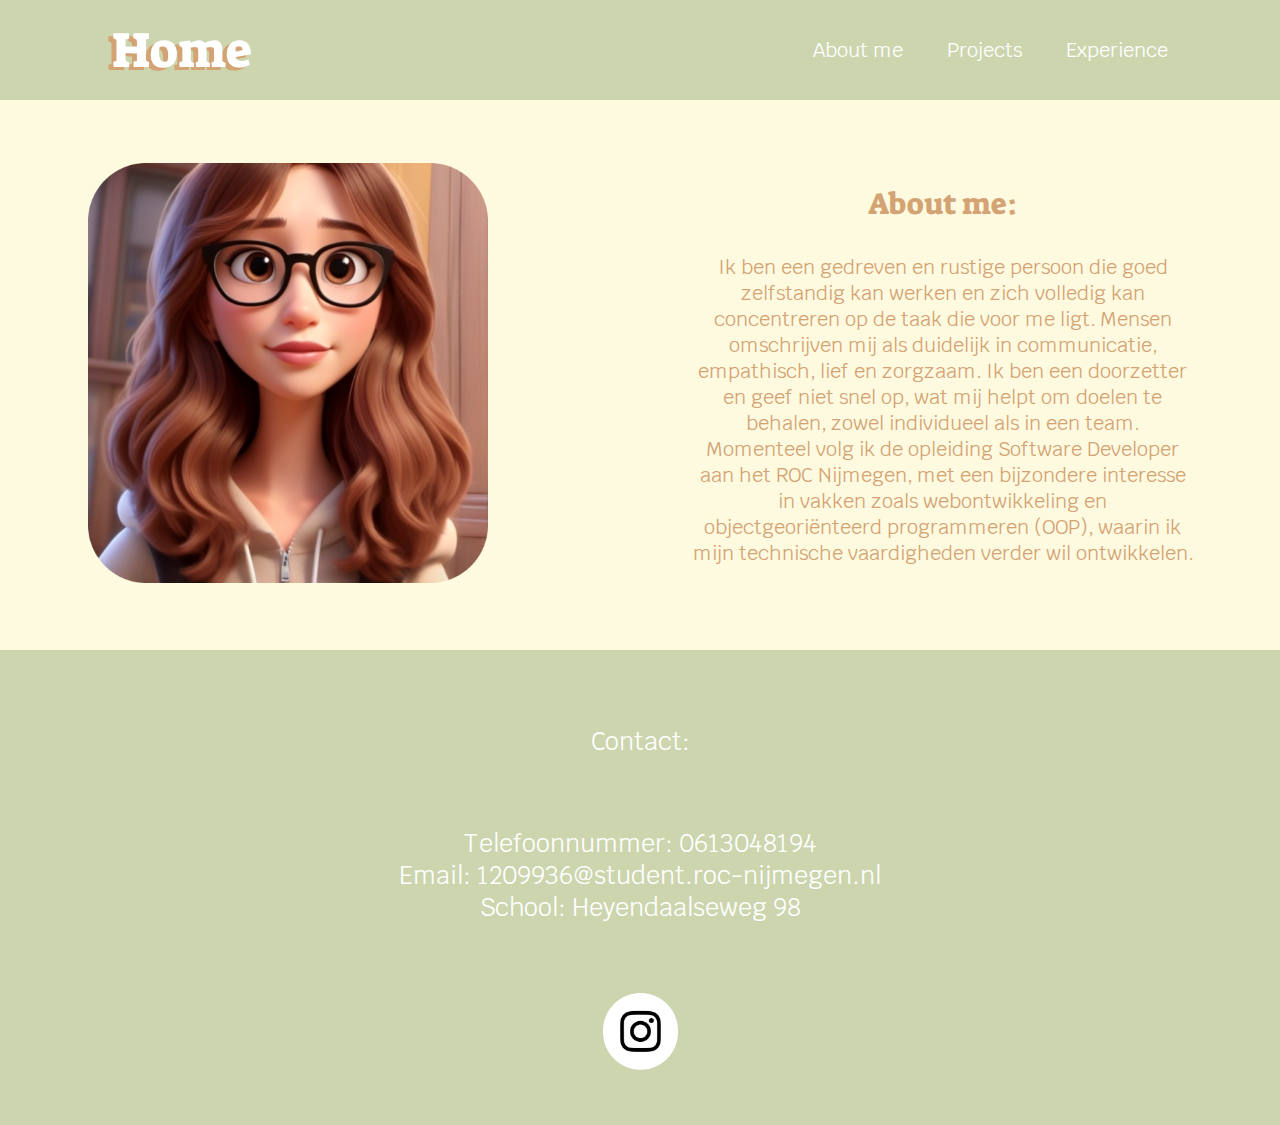
==== index.html @ 93b1189f "version two" ====
<!DOCTYPE html>
<html>

<head>
    <link rel="stylesheet" href="css/style.css">
    <title>laurasite</title>

    <link rel="preconnect" href="https://fonts.googleapis.com">
    <link rel="preconnect" href="https://fonts.gstatic.com" crossorigin>
    <link
        href="https://fonts.googleapis.com/css2?family=Krub:ital,wght@0,200;0,300;0,400;0,500;0,600;0,700;1,200;1,300;1,400;1,500;1,600;1,700&family=Suez+One&display=swap"
        rel="stylesheet">


    <link rel="preconnect" href="https://fonts.googleapis.com">
    <link rel="preconnect" href="https://fonts.gstatic.com" crossorigin>
    <link
        href="https://fonts.googleapis.com/css2?family=Krub:ital,wght@0,200;0,300;0,400;0,500;0,600;0,700;1,200;1,300;1,400;1,500;1,600;1,700&display=swap"
        rel="stylesheet">
</head>

<body>
    <header>
        <nav>
            <ul class="home-text">
                <li><a href="home.html">Home</a></li>
            </ul>
            <ul class="header-text">
                <li><a href="home.html">About me</a></li>
                <li><a href="home.html">Projects</a></li>
                <li><a href="home.html">Experience</a></li>
            </ul>
        </nav>
    </header>

    <main>
        <section class="about-me-home">
            <div class="avatar"><img src="img/avatar.png" width="400px"></div>
            <div class="about-me-text">
                <h1>About me:</h1>
                <p>Ik ben een gedreven en rustige persoon die goed zelfstandig kan werken en zich volledig kan
                    concentreren op de taak die voor me ligt. Mensen omschrijven mij als duidelijk in communicatie,
                    empathisch, lief en zorgzaam. Ik ben een doorzetter en geef niet snel op, wat mij helpt om doelen te
                    behalen, zowel individueel als in een team. Momenteel volg ik de opleiding Software Developer aan
                    het
                    ROC Nijmegen, met een bijzondere interesse in vakken zoals webontwikkeling en objectgeoriënteerd
                    programmeren (OOP), waarin ik mijn technische vaardigheden verder wil ontwikkelen.</p>
            </div>
        </section>
    </main>

    <footer>
        <div>
            <p class="footer-contact">Contact:</p>
            <p>Telefoonnummer: 0613048194 <br>
                Email: 1209936@student.roc-nijmegen.nl <br>
                School: Heyendaalseweg 98</p>
            <div class="insta-logo"> <a href="https://www.instagram.com/lauraa.vgx/">
                    <img src="img/insta-logo.png" width="75px"></a>
            </div>



    </footer>
</body>

</html>
---- css/style.css ----
* {
    margin: 0px;
    padding: 0px;
    color: white
}

/* Krub font*/
p {
    font-family: "Krub", sans-serif;
    font-weight: 400;
    font-style: normal;
}

/* Suez One font*/
h1 {
    font-family: "Suez One", serif;
    font-weight: 400;
    font-style: normal;
}

/*Header and footer color*/
header,
footer {
    background-color: #CCD5AE;
}

/* Header*/
header {
    height: 100px;
    display: flex;
    justify-content: space-between;
    align-items: center;
}

nav {
    display: flex;
    width: 100%;
    justify-content: space-between;
}

nav ul {
    list-style-type: none;
    display: flex;
    flex-direction: row;
}

nav ul li a {
    padding: 10px 12px;
    text-decoration: none;
}

/* Home button in header*/
.home-text {
    padding-left: 100px;
    font-size: 50px;
    text-shadow: -5px 3px 0px#D4A373;

    font-family: "Suez One", serif;
    font-weight: 400;
    font-style: normal;
}

/*Other buttons in header*/
.header-text {
    font-size: 20px;
    align-items: center;
    padding-right: 100px;
    gap: 20px;

    font-family: "Krub", sans-serif;
    font-weight: 400;
    font-style: normal;
}

/* Header hover for buttons*/
nav ul li a:hover {
    background-color: #b6be9d;
    border-radius: 20px;
}

/* Main*/
main {
    background-color:#FEFAE0
}

.about-me-home {
    height: 550px;

    display: flex;
    flex-direction: row;
    align-items: center;

    justify-content: space-around;
    gap: 30px;
}

.about-me-text {
    display: flex;
    flex-direction: column;
    gap: 30px;
    width: 500px;
    text-align: center;
}

.about-me-text h1,
.about-me-text p {
    color: #D4A373;
    font-size: 20px;
}

.about-me-text h1 {
    font-size: 30px;
}

/* Footer */
footer {
    height: 475px;
}

/* Text in footer*/
footer div{
    font-size: 25px;

    display: flex;
    flex-direction: column;
    gap: 70px;
    align-items: center;
    text-align: center;

}

.footer-contact {
    padding-top: 75px;
}
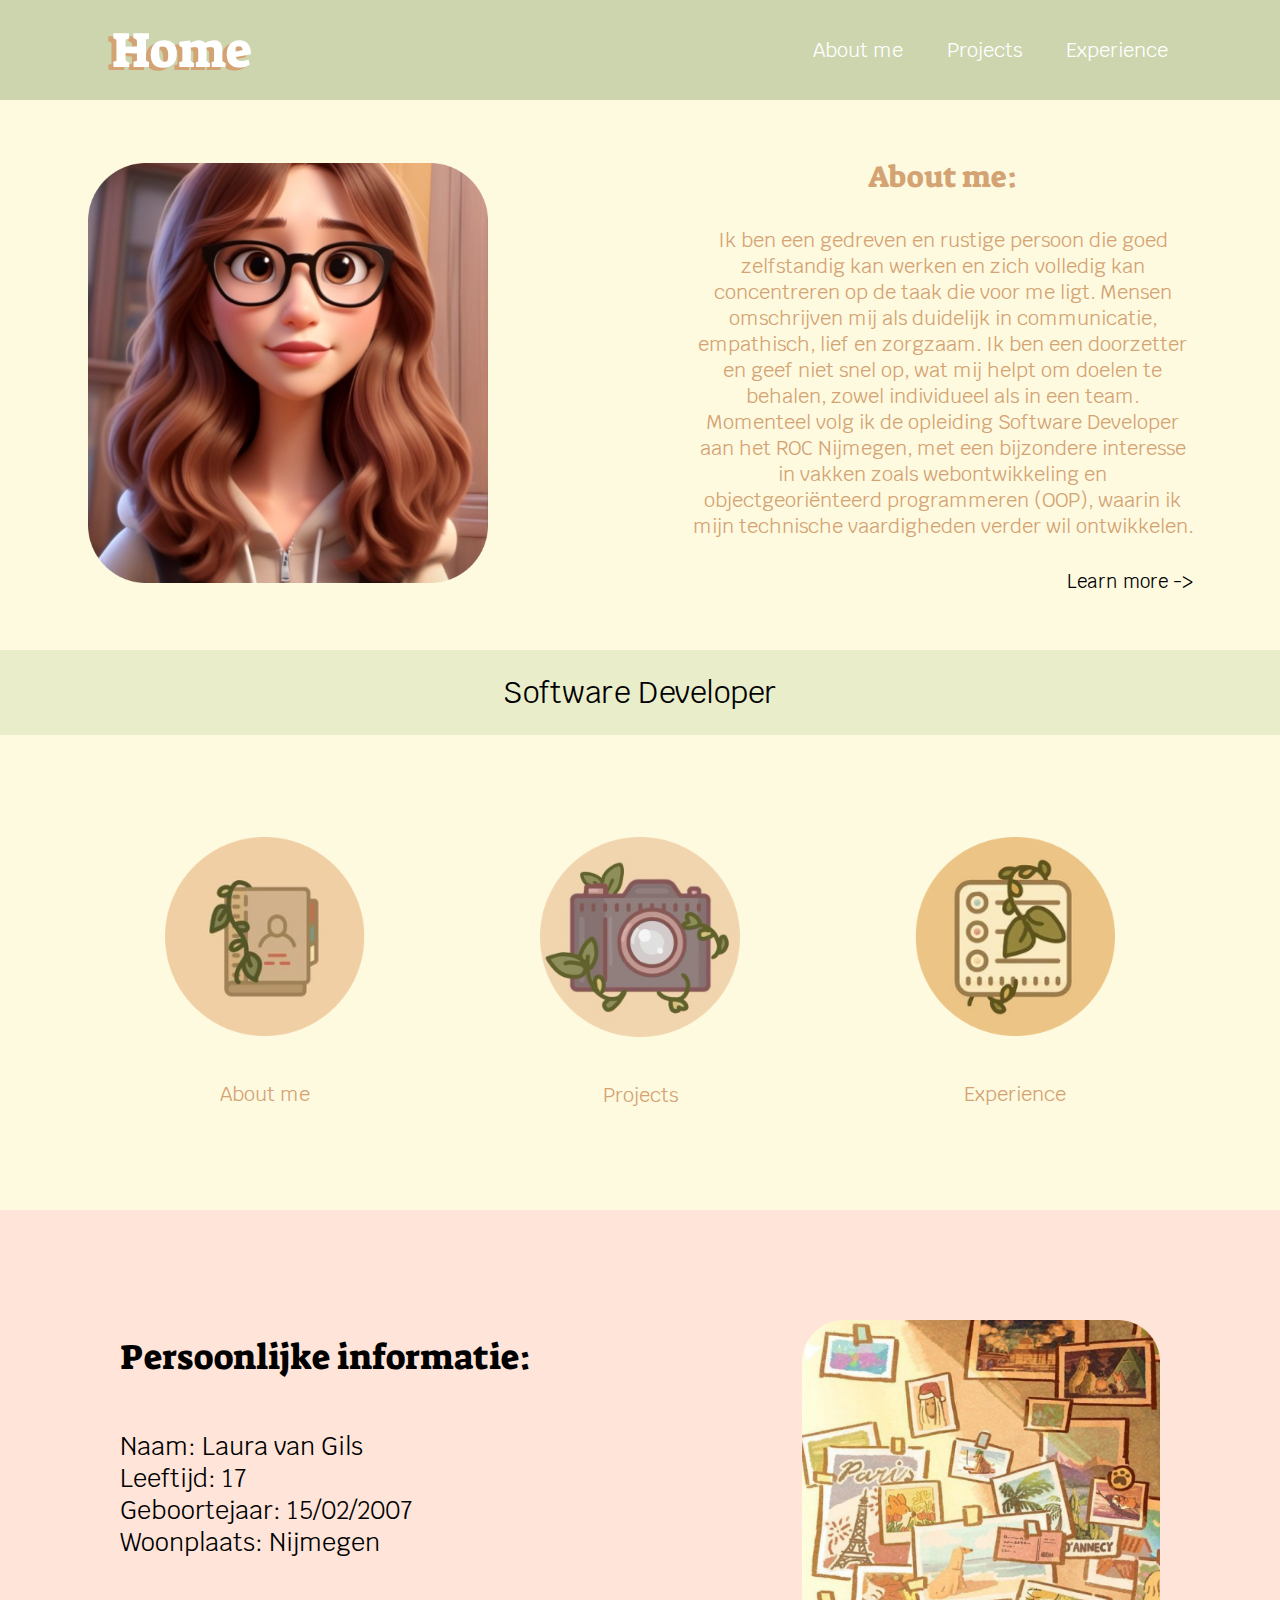
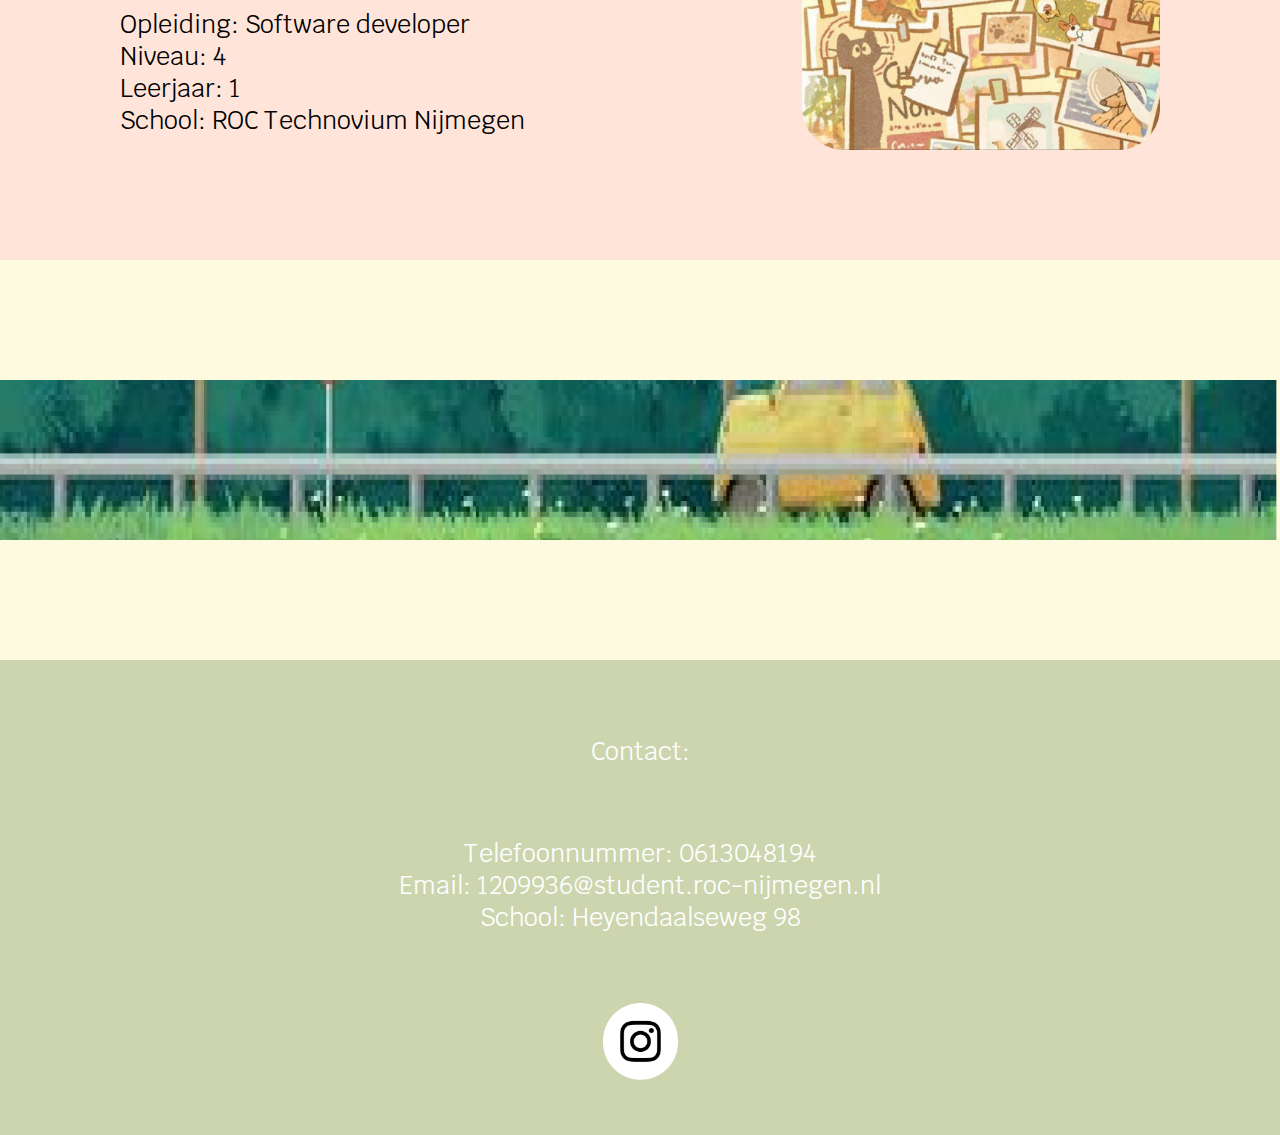
==== commit 6ce1c38a: "Version 3" ====
--- a/index.html
+++ b/index.html
@@ -5,13 +5,14 @@
     <link rel="stylesheet" href="css/style.css">
     <title>laurasite</title>
 
+    <!-- Font Suez One-->
     <link rel="preconnect" href="https://fonts.googleapis.com">
     <link rel="preconnect" href="https://fonts.gstatic.com" crossorigin>
     <link
         href="https://fonts.googleapis.com/css2?family=Krub:ital,wght@0,200;0,300;0,400;0,500;0,600;0,700;1,200;1,300;1,400;1,500;1,600;1,700&family=Suez+One&display=swap"
         rel="stylesheet">
 
-
+    <!-- Font Krub-->
     <link rel="preconnect" href="https://fonts.googleapis.com">
     <link rel="preconnect" href="https://fonts.gstatic.com" crossorigin>
     <link
@@ -20,20 +21,23 @@
 </head>
 
 <body>
+    <!-- Header-->
     <header>
         <nav>
             <ul class="home-text">
-                <li><a href="home.html">Home</a></li>
+                <li><a href="index.html">Home</a></li>
             </ul>
             <ul class="header-text">
-                <li><a href="home.html">About me</a></li>
-                <li><a href="home.html">Projects</a></li>
-                <li><a href="home.html">Experience</a></li>
+                <li><a href="about-me.html">About me</a></li>
+                <li><a href="projects.html">Projects</a></li>
+                <li><a href="experience.html">Experience</a></li>
             </ul>
         </nav>
     </header>
 
+    <!-- Main-->
     <main>
+        <!-- Section with about me text in home-->
         <section class="about-me-home">
             <div class="avatar"><img src="img/avatar.png" width="400px"></div>
             <div class="about-me-text">
@@ -45,10 +49,55 @@
                     het
                     ROC Nijmegen, met een bijzondere interesse in vakken zoals webontwikkeling en objectgeoriënteerd
                     programmeren (OOP), waarin ik mijn technische vaardigheden verder wil ontwikkelen.</p>
+                <h3 class="learn-more"><a href="index.html">Learn more -></a></h3>
             </div>
+        </section>
+
+        <!-- Section with Software developer text-->
+        <section class="software-developer">
+            <p>Software Developer</p>
+        </section>
+
+        <!-- Section with the 3 images/pages-->
+        <section class="pages">
+            <div class="pages-pics">
+
+                <div class="text-img1"><a href="about-me.html"><img src="img/page1.png" width="200px"></a>
+                    <p>About me</p>
+                </div>
+                <div class="text-img2"><a href="projects.html"><img src="img/page2.png" width="200px"></a>
+                    <p>Projects</p>
+                </div>
+                <div class="text-img3"><a href="experience.html"><img src="img/page3.png" width="200px"></a>
+                    <p>Experience</p>
+                </div>
+
+            </div>
+        </section>
+
+        <!-- Section with personal information-->
+        <section class="personal-info">
+            <div class="personal-text">
+                <h1>Persoonlijke informatie:</h1>
+                <p>Naam: Laura van Gils <br>
+                    Leeftijd: 17 <br>
+                    Geboortejaar: 15/02/2007 <br>
+                    Woonplaats: Nijmegen</p>
+                <p>Opleiding: Software developer <br>
+                    Niveau: 4 <br>
+                    Leerjaar: 1 <br>
+                    School: ROC Technovium Nijmegen</p>
+            </div>
+            <img src="img/personal-info.png" height="430px">
+        </section>
+
+        <!-- Section with the car image-->
+        <section class="img-home">
+            <img src="img/img-car.png" width="100%">
         </section>
     </main>
 
+    <!-- Footer-->
     <footer>
         <div>
             <p class="footer-contact">Contact:</p>
@@ -61,6 +110,8 @@
 
 
 
+
+
     </footer>
 </body>
 
--- a/css/style.css
+++ b/css/style.css
@@ -1,7 +1,7 @@
 * {
     margin: 0px;
     padding: 0px;
-    color: white
+    color: white;
 }
 
 /* Krub font*/
@@ -32,6 +32,7 @@
     align-items: center;
 }
 
+/* Buttons in header*/
 nav {
     display: flex;
     width: 100%;
@@ -73,16 +74,17 @@
 }
 
 /* Header hover for buttons*/
-nav ul li a:hover {
+.header-text li a:hover {
     background-color: #b6be9d;
     border-radius: 20px;
 }
 
 /* Main*/
 main {
-    background-color:#FEFAE0
-}
-
+    background-color: #FEFAE0
+}
+
+/* About me text in home section*/
 .about-me-home {
     height: 550px;
 
@@ -94,6 +96,7 @@
     gap: 30px;
 }
 
+/* About me text in home*/
 .about-me-text {
     display: flex;
     flex-direction: column;
@@ -112,13 +115,117 @@
     font-size: 30px;
 }
 
+/* Learn more text*/
+.learn-more a {
+    color: black;
+    font-family: "Krub", sans-serif;
+    font-weight: 400;
+    text-decoration: none;
+
+    display: flex;
+    justify-content: flex-end;
+    align-items: flex-end;
+}
+
+.learn-more a:hover {
+    text-decoration: underline;
+}
+
+/* Software developer section*/
+.software-developer {
+    height: 85px;
+    background-color: #E9EDC9;
+}
+
+/* Software developer text*/
+.software-developer,
+.software-developer p {
+    display: flex;
+    justify-content: center;
+    align-items: center;
+
+    color: black;
+    font-size: 30px;
+}
+
+/* The images for the pages on home*/
+.pages {
+    height: 475px;
+    display: flex;
+    justify-content: center;
+    align-items: center;
+}
+
+.text-img1,
+.text-img2,
+.text-img3 {
+    display: flex;
+    gap: 40px;
+    flex-direction: column;
+}
+
+/* Text beneath the images*/
+.pages-pics,
+.pages-pics p {
+    display: flex;
+    justify-content: center;
+    gap: 175px;
+
+    color: #D4A373;
+    font-size: 20px;
+}
+
+/* Hover for the 3 images*/
+.text-img1:hover img,
+.text-img2:hover img,
+.text-img3:hover img {
+    transform: translateY(-10px);
+}
+
+/* Personal info section*/
+.personal-info {
+    height: 650px;
+    background-color: #FFE5D9;
+
+    display: flex;
+    flex-direction: row;
+    align-items: center;
+
+    justify-content: space-around;
+    gap: 30px;
+}
+
+.personal-text {
+    display: flex;
+    gap: 50px;
+    flex-direction: column;
+}
+
+/* Personal info text */
+.personal-info h1,
+.personal-info p {
+    color: black;
+    font-size: 35px;
+}
+
+.personal-info p {
+    font-size: 25px;
+}
+
+/* Car image on home*/
+.img-home {
+    height: 400px;
+    display: flex;
+    align-items: center;
+}
+
 /* Footer */
 footer {
     height: 475px;
 }
 
 /* Text in footer*/
-footer div{
+footer div {
     font-size: 25px;
 
     display: flex;
@@ -132,3 +239,36 @@
 .footer-contact {
     padding-top: 75px;
 }
+
+/* Main for all 3 other pages*/
+.main-pages {
+    background-color: #FEFAE0;
+    height: 625px;
+}
+
+/* About me page*/
+/* About text block*/
+.about-me-text-block {
+    display: flex;
+    flex-direction: column;
+    gap: 18px;
+
+    background-color: #FFE5D9;
+    width: 775px;
+    height: 425px;
+}
+
+/* About me text*/
+.about-me-text-block p,
+.about-me-text-block h1 {
+    color: black;
+    font-size: 12px;
+    width: 505px;
+}
+
+.about-me-text-block h1 {
+    font-size: 20px;
+}
+/* Projects page*/
+
+/*Experience page*/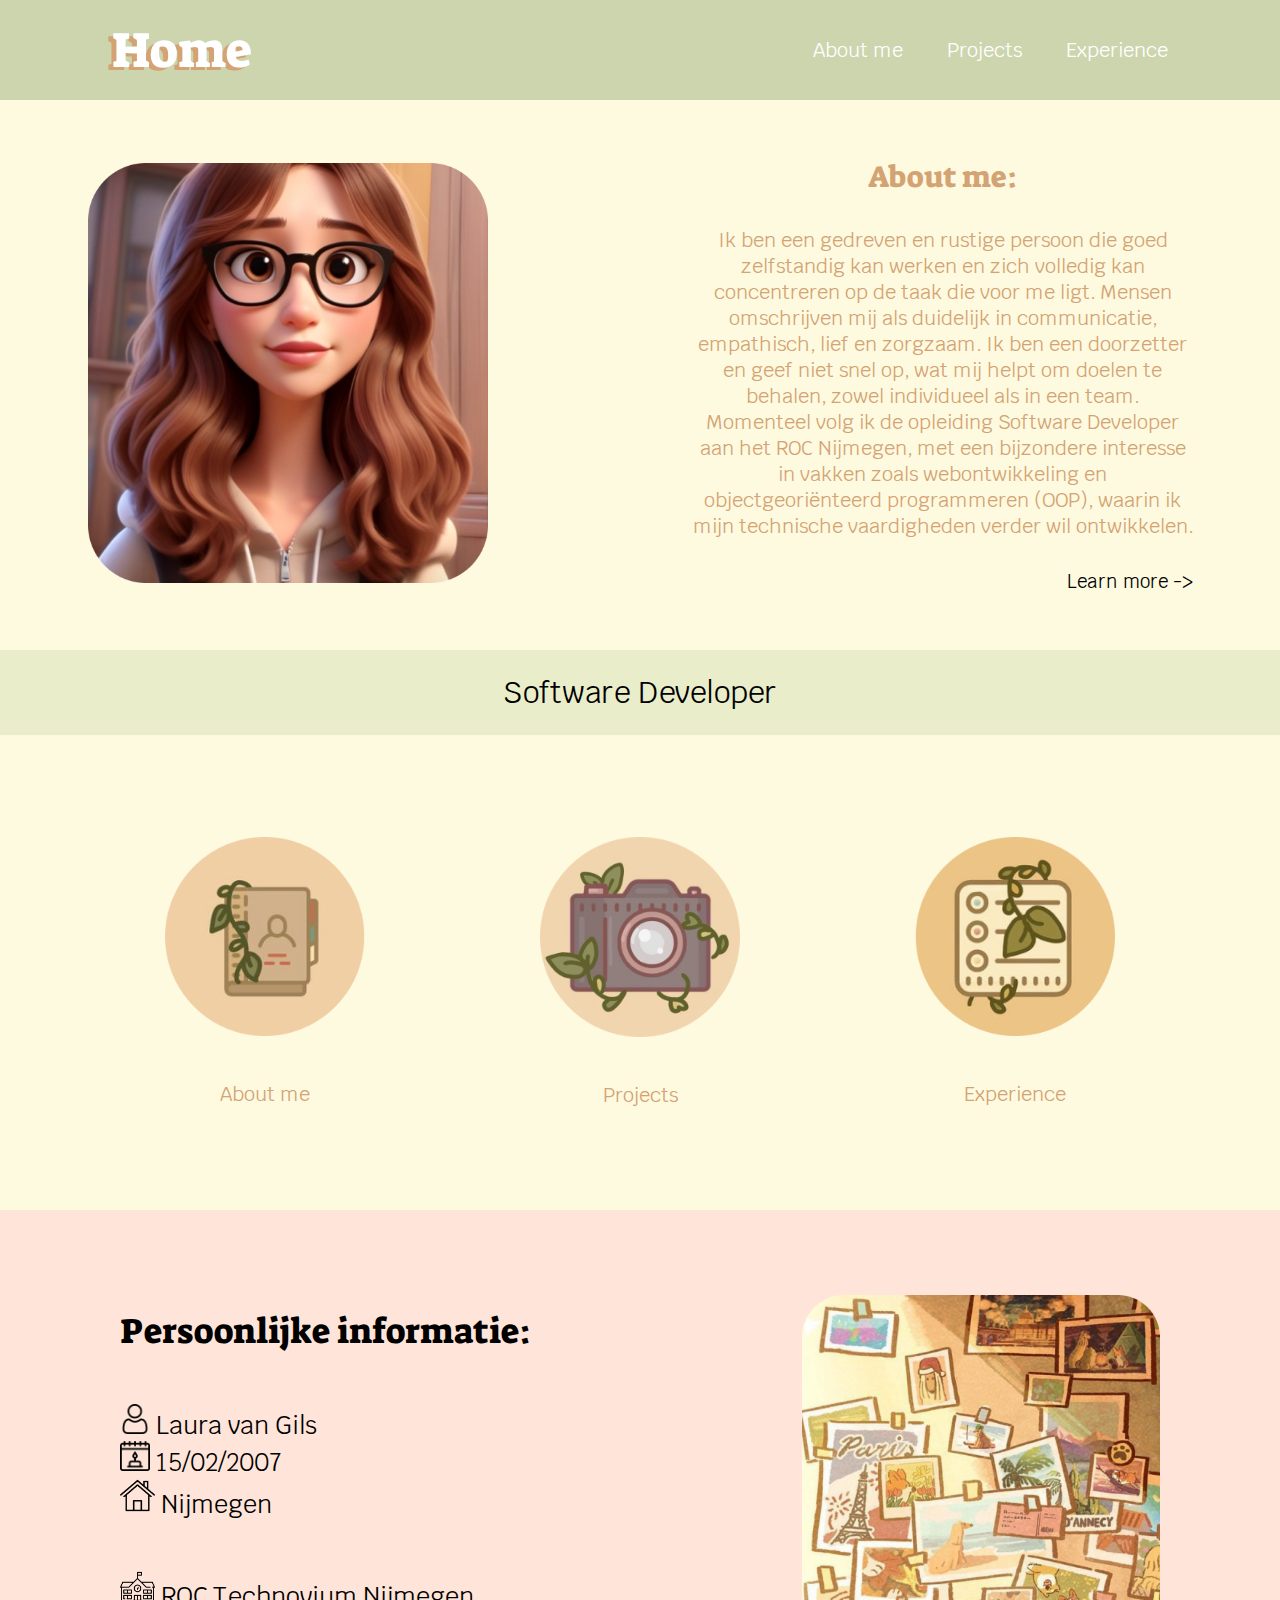
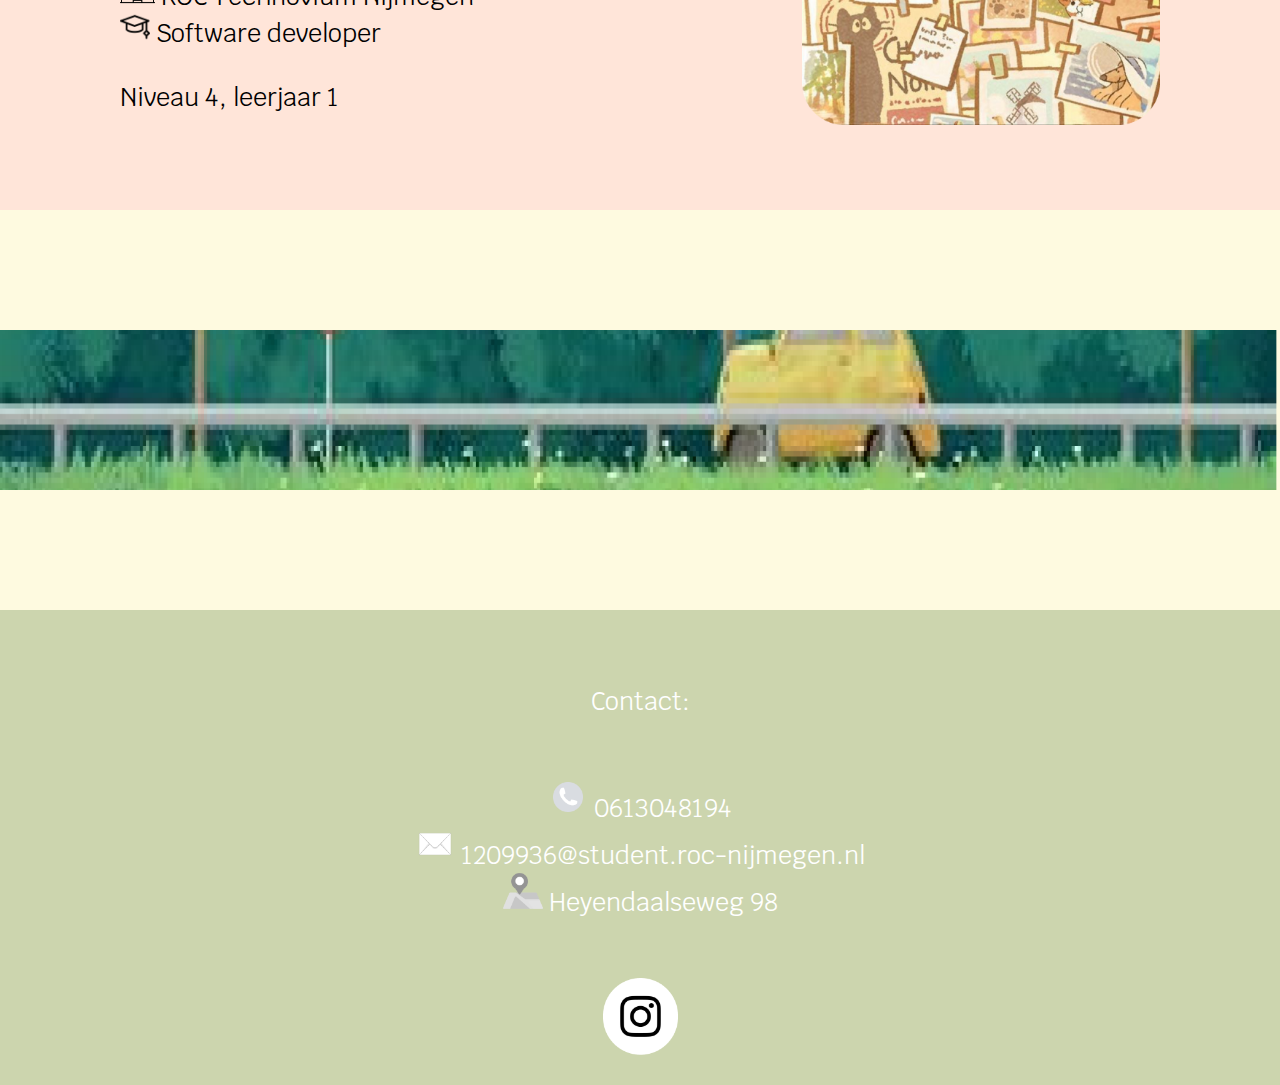
==== commit b0f2029a: "version 4" ====
--- a/index.html
+++ b/index.html
@@ -79,14 +79,15 @@
         <section class="personal-info">
             <div class="personal-text">
                 <h1>Persoonlijke informatie:</h1>
-                <p>Naam: Laura van Gils <br>
-                    Leeftijd: 17 <br>
-                    Geboortejaar: 15/02/2007 <br>
-                    Woonplaats: Nijmegen</p>
-                <p>Opleiding: Software developer <br>
-                    Niveau: 4 <br>
-                    Leerjaar: 1 <br>
-                    School: ROC Technovium Nijmegen</p>
+                <p> <img src="img/name-icon.png" height="30px"> Laura van Gils <br>
+                    <img src="img/birthyear-icon.png" height="30px"> 15/02/2007 <br>
+                    <img src="img/home-icon.png" height="35px"> Nijmegen
+                </p>
+                <p> <img src="img/school-icon.png" height="35px"> ROC Technovium Nijmegen <br>
+                    <img src="img/education-icon.png" height="30px"> Software developer <br>
+                    <br>
+                    Niveau 4, leerjaar 1
+                </p>
             </div>
             <img src="img/personal-info.png" height="430px">
         </section>
@@ -101,9 +102,10 @@
     <footer>
         <div>
             <p class="footer-contact">Contact:</p>
-            <p>Telefoonnummer: 0613048194 <br>
-                Email: 1209936@student.roc-nijmegen.nl <br>
-                School: Heyendaalseweg 98</p>
+            <p><img src="img/phone-icon.png" height="40px"> 0613048194 <br>
+                <img src="img/email-icon.png" height="40px"> 1209936@student.roc-nijmegen.nl <br>
+                <img src="img/adress-icon.png" height="40px"> Heyendaalseweg 98
+            </p>
             <div class="insta-logo"> <a href="https://www.instagram.com/lauraa.vgx/">
                     <img src="img/insta-logo.png" width="75px"></a>
             </div>
--- a/css/style.css
+++ b/css/style.css
@@ -184,7 +184,7 @@
 
 /* Personal info section*/
 .personal-info {
-    height: 650px;
+    height: 600px;
     background-color: #FFE5D9;
 
     display: flex;
@@ -230,7 +230,7 @@
 
     display: flex;
     flex-direction: column;
-    gap: 70px;
+    gap: 60px;
     align-items: center;
     text-align: center;
 
@@ -253,9 +253,11 @@
     flex-direction: column;
     gap: 18px;
 
+    padding: 40px;
+
     background-color: #FFE5D9;
-    width: 775px;
-    height: 425px;
+    width: 700px;
+    height: 350px;
 }
 
 /* About me text*/
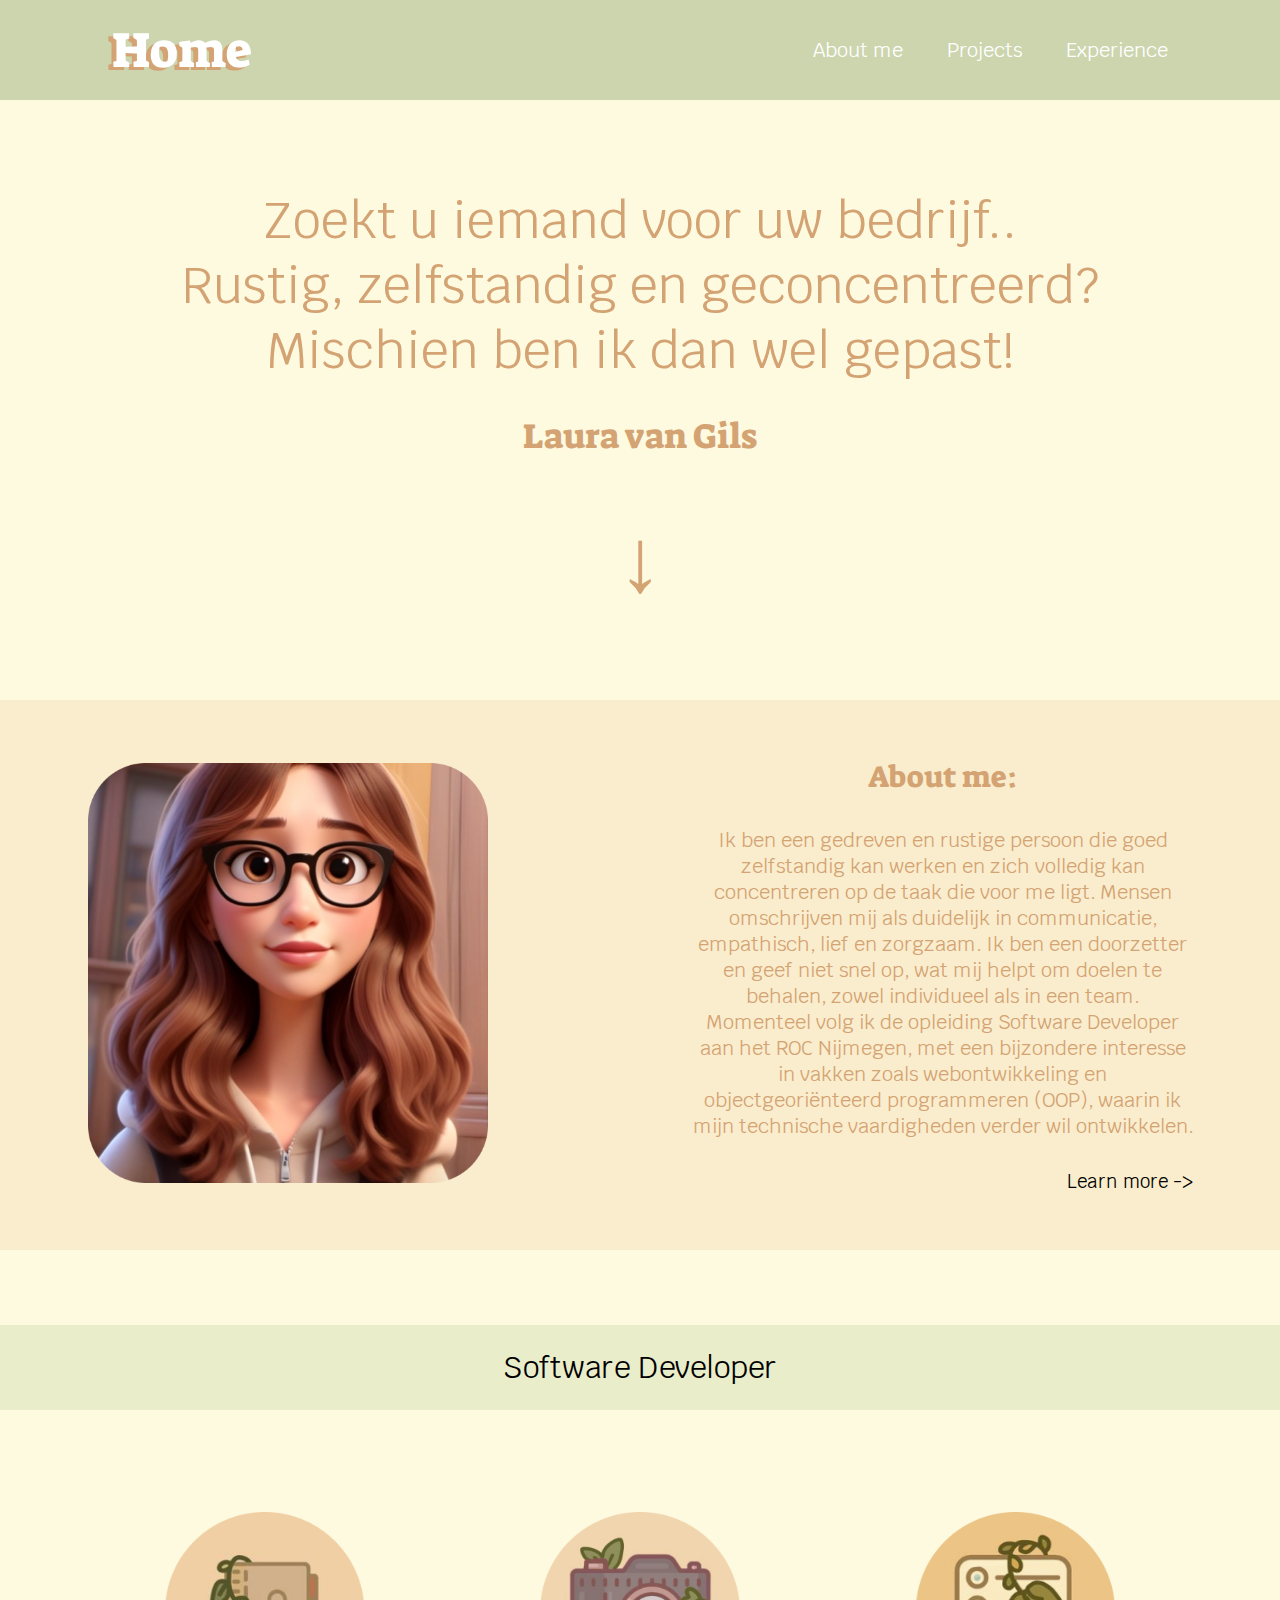
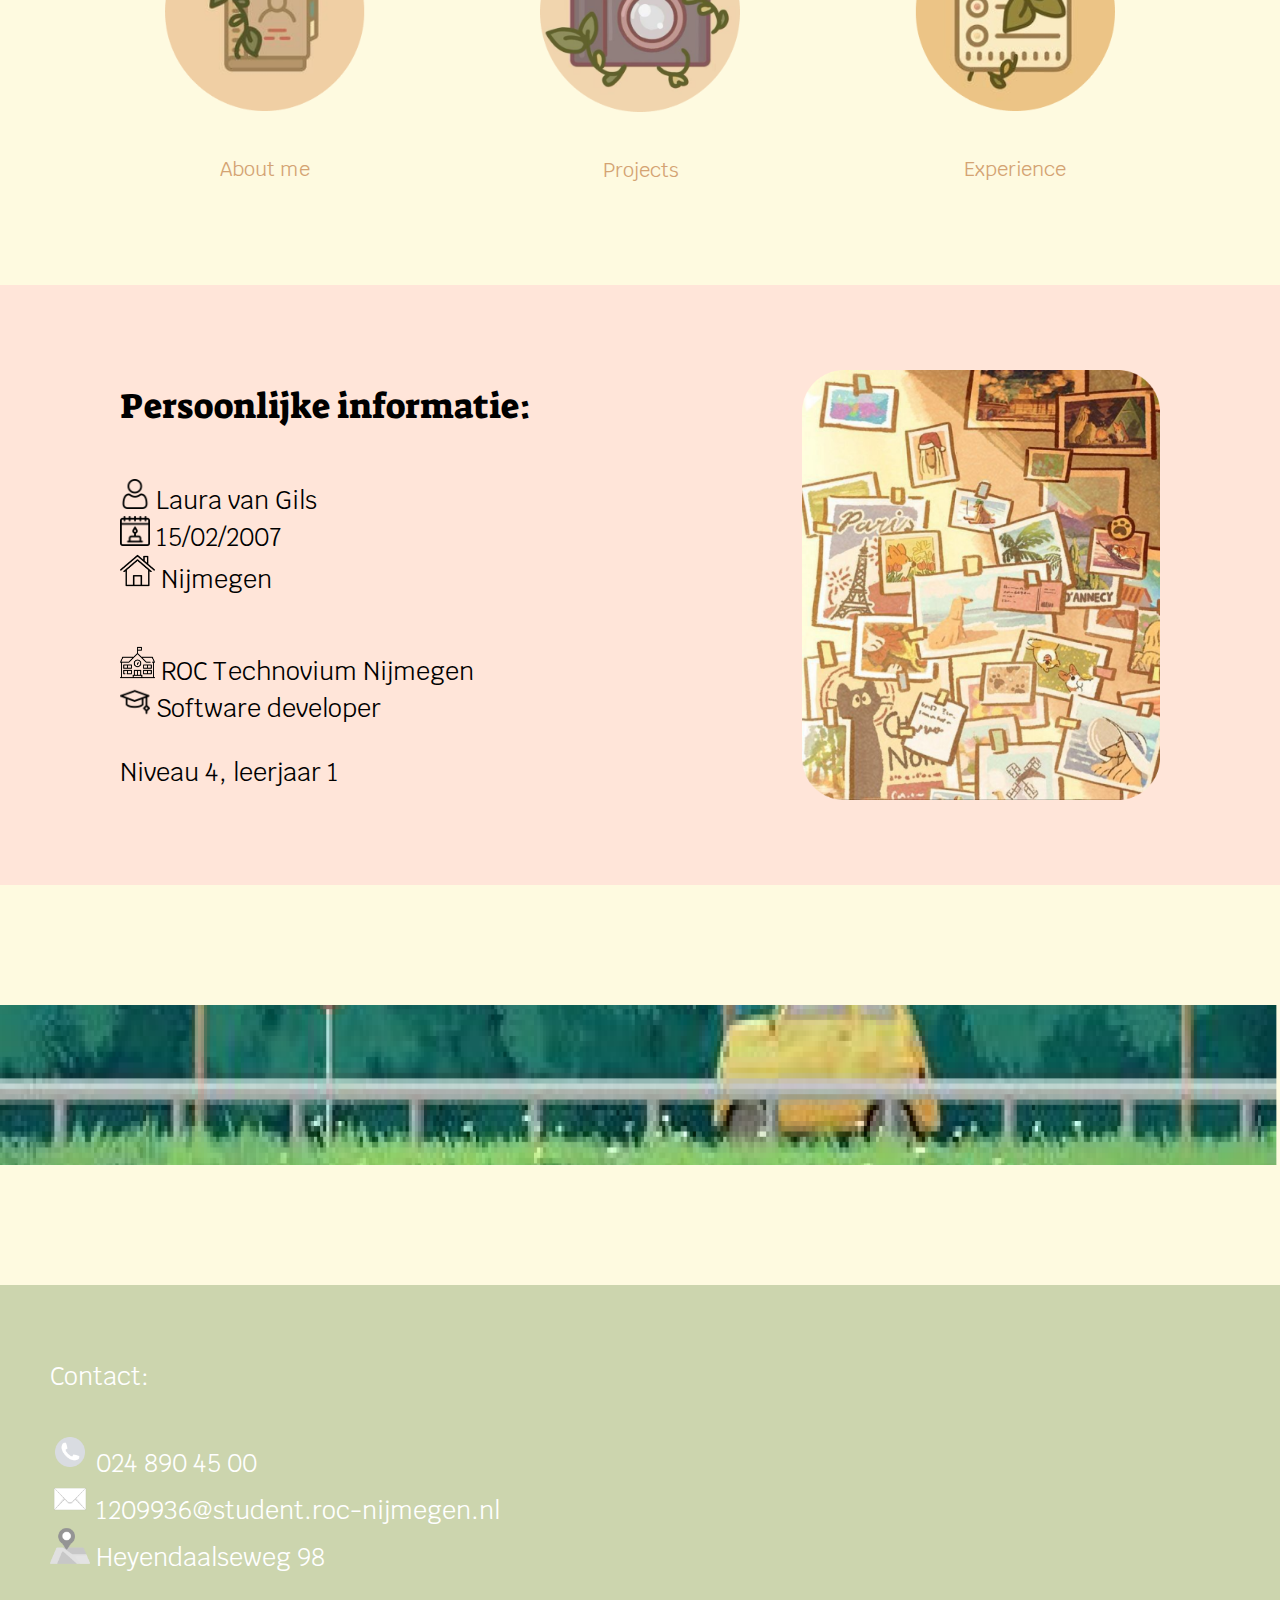
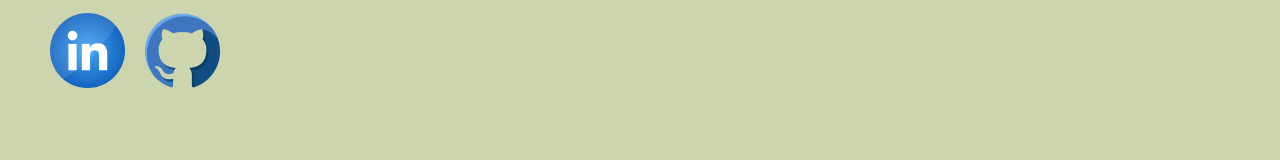
==== commit 56805630: "home page fixes" ====
--- a/index.html
+++ b/index.html
@@ -37,6 +37,14 @@
 
     <!-- Main-->
     <main>
+        <!-- Front page-->
+        <section class="front-page">
+            <p>Zoekt u iemand voor uw bedrijf.. <br>
+                Rustig, zelfstandig en geconcentreerd? <br>
+                Mischien ben ik dan wel gepast!</p>
+            <h1>Laura van Gils</h1>
+            <h2>↓</h2>
+        </section>
         <!-- Section with about me text in home-->
         <section class="about-me-home">
             <div class="avatar"><img src="img/avatar.png" width="400px"></div>
@@ -49,9 +57,12 @@
                     het
                     ROC Nijmegen, met een bijzondere interesse in vakken zoals webontwikkeling en objectgeoriënteerd
                     programmeren (OOP), waarin ik mijn technische vaardigheden verder wil ontwikkelen.</p>
-                <h3 class="learn-more"><a href="index.html">Learn more -></a></h3>
+                <h3 class="learn-more"><a href="about-me.html">Learn more -></a></h3>
             </div>
         </section>
+
+        <!-- Between section-->
+        <section class="between-section"></section>
 
         <!-- Section with Software developer text-->
         <section class="software-developer">
@@ -100,20 +111,20 @@
 
     <!-- Footer-->
     <footer>
-        <div>
+        <div class="footer">
             <p class="footer-contact">Contact:</p>
-            <p><img src="img/phone-icon.png" height="40px"> 0613048194 <br>
+            <p><img src="img/phone-icon.png" height="40px"> 024 890 45 00 <br>
                 <img src="img/email-icon.png" height="40px"> 1209936@student.roc-nijmegen.nl <br>
                 <img src="img/adress-icon.png" height="40px"> Heyendaalseweg 98
             </p>
-            <div class="insta-logo"> <a href="https://www.instagram.com/lauraa.vgx/">
-                    <img src="img/insta-logo.png" width="75px"></a>
+
+            <!-- Social icons-->
+            <div class="socials"> <a href="https://www.linkedin.com/">
+                    <img class="linkedin-icon" src="img/linkedin-icon.png" width="75px"></a>
+                <a href="https://github.com/">
+                    <img class="github-icon" src="img/github-icon.png" width="75px"></a>
             </div>
-
-
-
-
-
+        </div>
     </footer>
 </body>
 
--- a/css/style.css
+++ b/css/style.css
@@ -84,8 +84,39 @@
     background-color: #FEFAE0
 }
 
+/* The front page*/
+.front-page {
+    height: 600px;
+
+    display: flex;
+    flex-direction: column;
+    justify-content: center;
+    text-align: center;
+
+    gap: 30px;
+}
+
+/* Text on the front page*/
+.front-page p {
+    color: #D4A373;
+    font-size: 50px;
+}
+
+.front-page h1 {
+    color: #D4A373;
+    font-size: 35px;
+}
+
+/* Arrow on front page*/
+.front-page h2 {
+    padding-top: 20px;
+    font-size: 90px;
+    color: #D4A373;
+}
+
 /* About me text in home section*/
 .about-me-home {
+    background-color: #FAEDCD;
     height: 550px;
 
     display: flex;
@@ -129,6 +160,11 @@
 
 .learn-more a:hover {
     text-decoration: underline;
+}
+
+/* Section between about me and software developer*/
+.between-section {
+    height: 75px;
 }
 
 /* Software developer section*/
@@ -230,14 +266,28 @@
 
     display: flex;
     flex-direction: column;
-    gap: 60px;
-    align-items: center;
-    text-align: center;
+    gap: 40px;
+    padding-left: 50px;
 
 }
 
 .footer-contact {
     padding-top: 75px;
+}
+
+/* Social icons*/
+.socials {
+    display: flex;
+    flex-direction: row;
+    gap: 20px;
+    padding-left: 0%;
+}
+
+.linkedin-icon:hover,
+.github-icon:hover {
+    background-color: #acb493;
+    border-radius: 40px;
+    transform: scale(1.2);
 }
 
 /* Main for all 3 other pages*/
@@ -271,6 +321,56 @@
 .about-me-text-block h1 {
     font-size: 20px;
 }
+
 /* Projects page*/
-
-/*Experience page*/+/* Projects text block*/
+.projects-text-block {
+    display: flex;
+    flex-direction: column;
+    gap: 18px;
+
+    padding: 40px;
+
+    background-color: #FAEDCD;
+    width: 360px;
+    height: 400px;
+}
+
+/* projects text*/
+.projects-text-block p,
+.projects-text-block h1 {
+    color: black;
+    font-size: 12px;
+    width: 360px;
+}
+
+.projects-text-block h1 {
+    font-size: 20px;
+}
+
+/*Experience page*/
+/* Experience text block*/
+.experience-text-block {
+    display: flex;
+    flex-direction: row;
+    gap: 35px;
+
+    padding: 40px;
+
+    background-color: #E9EDC9;
+    width: 860px;
+    height: 230px;
+}
+
+/* experience text*/
+.experience-text-block p,
+.experience-text-block h1 {
+    color: black;
+    font-size: 12px;
+    width: 250px;
+}
+
+.experience-text-block h1 {
+    font-size: 20px;
+    padding-bottom: 18px;
+}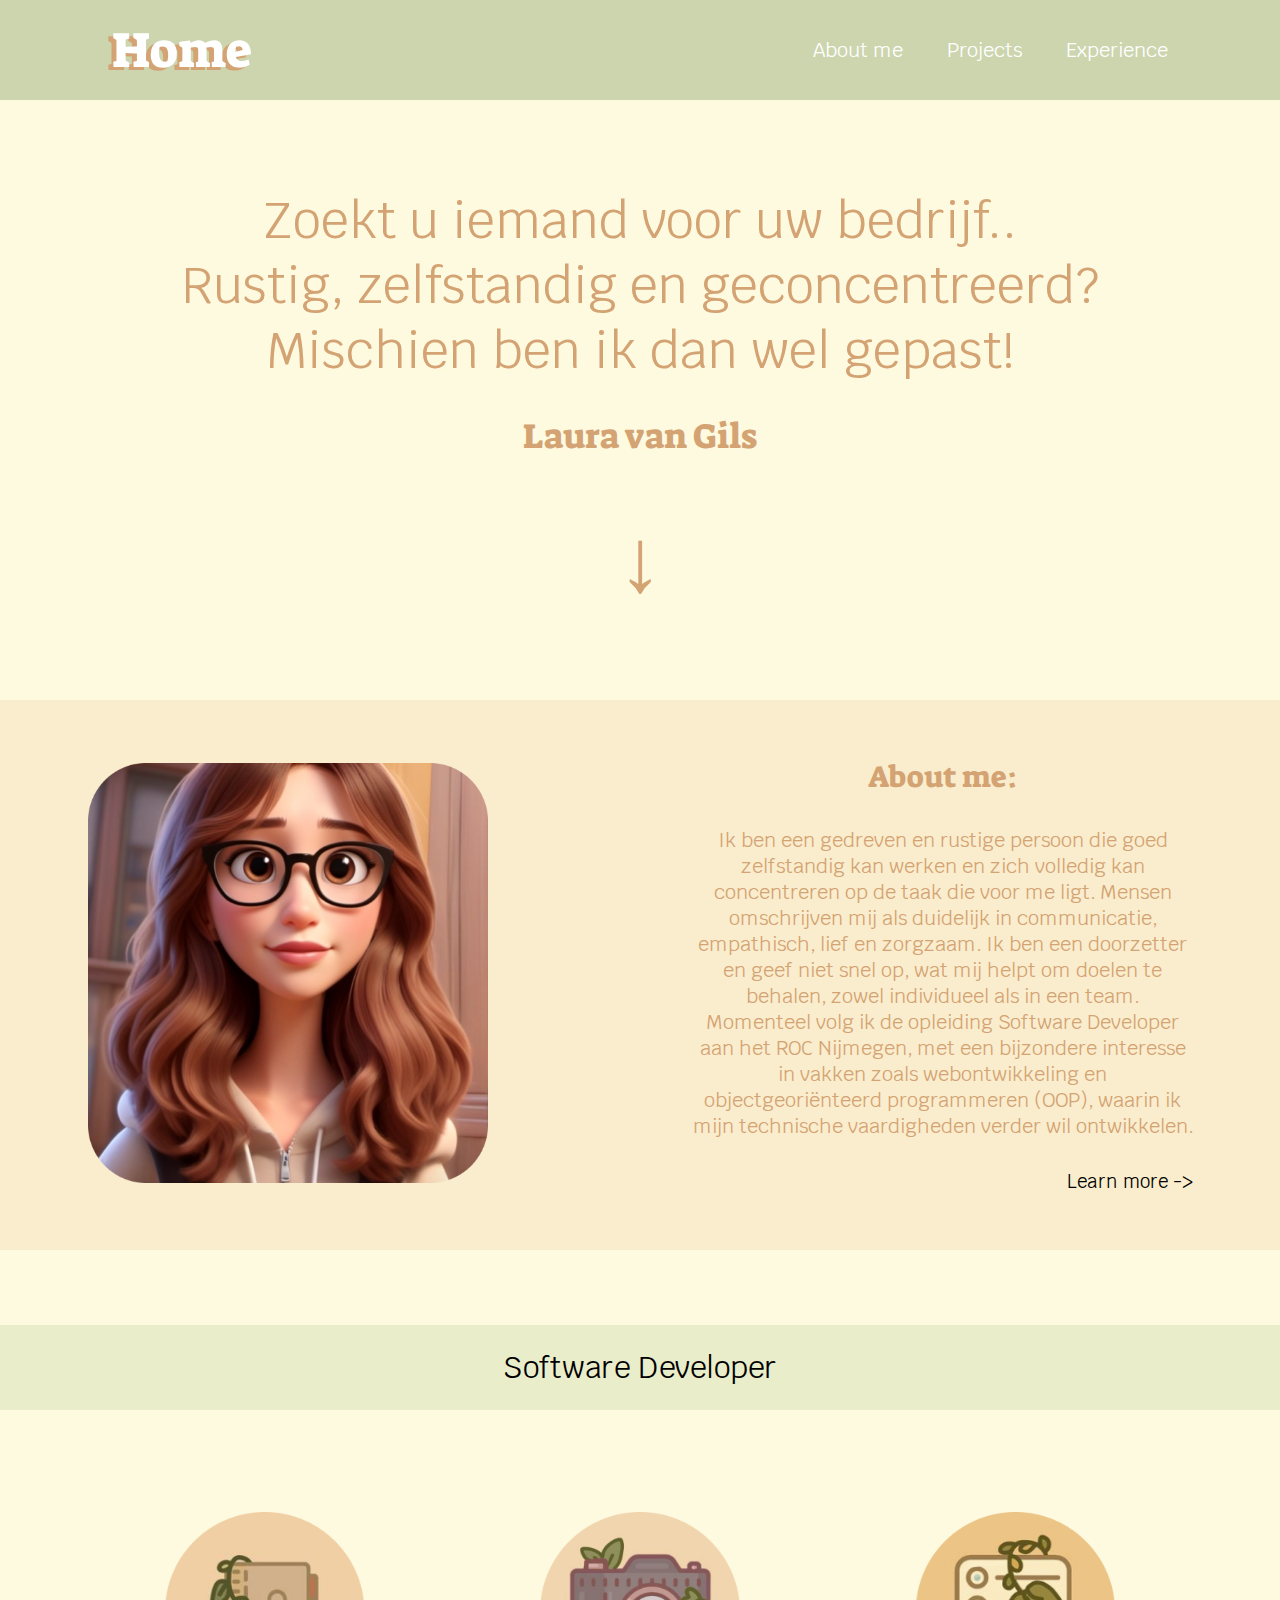
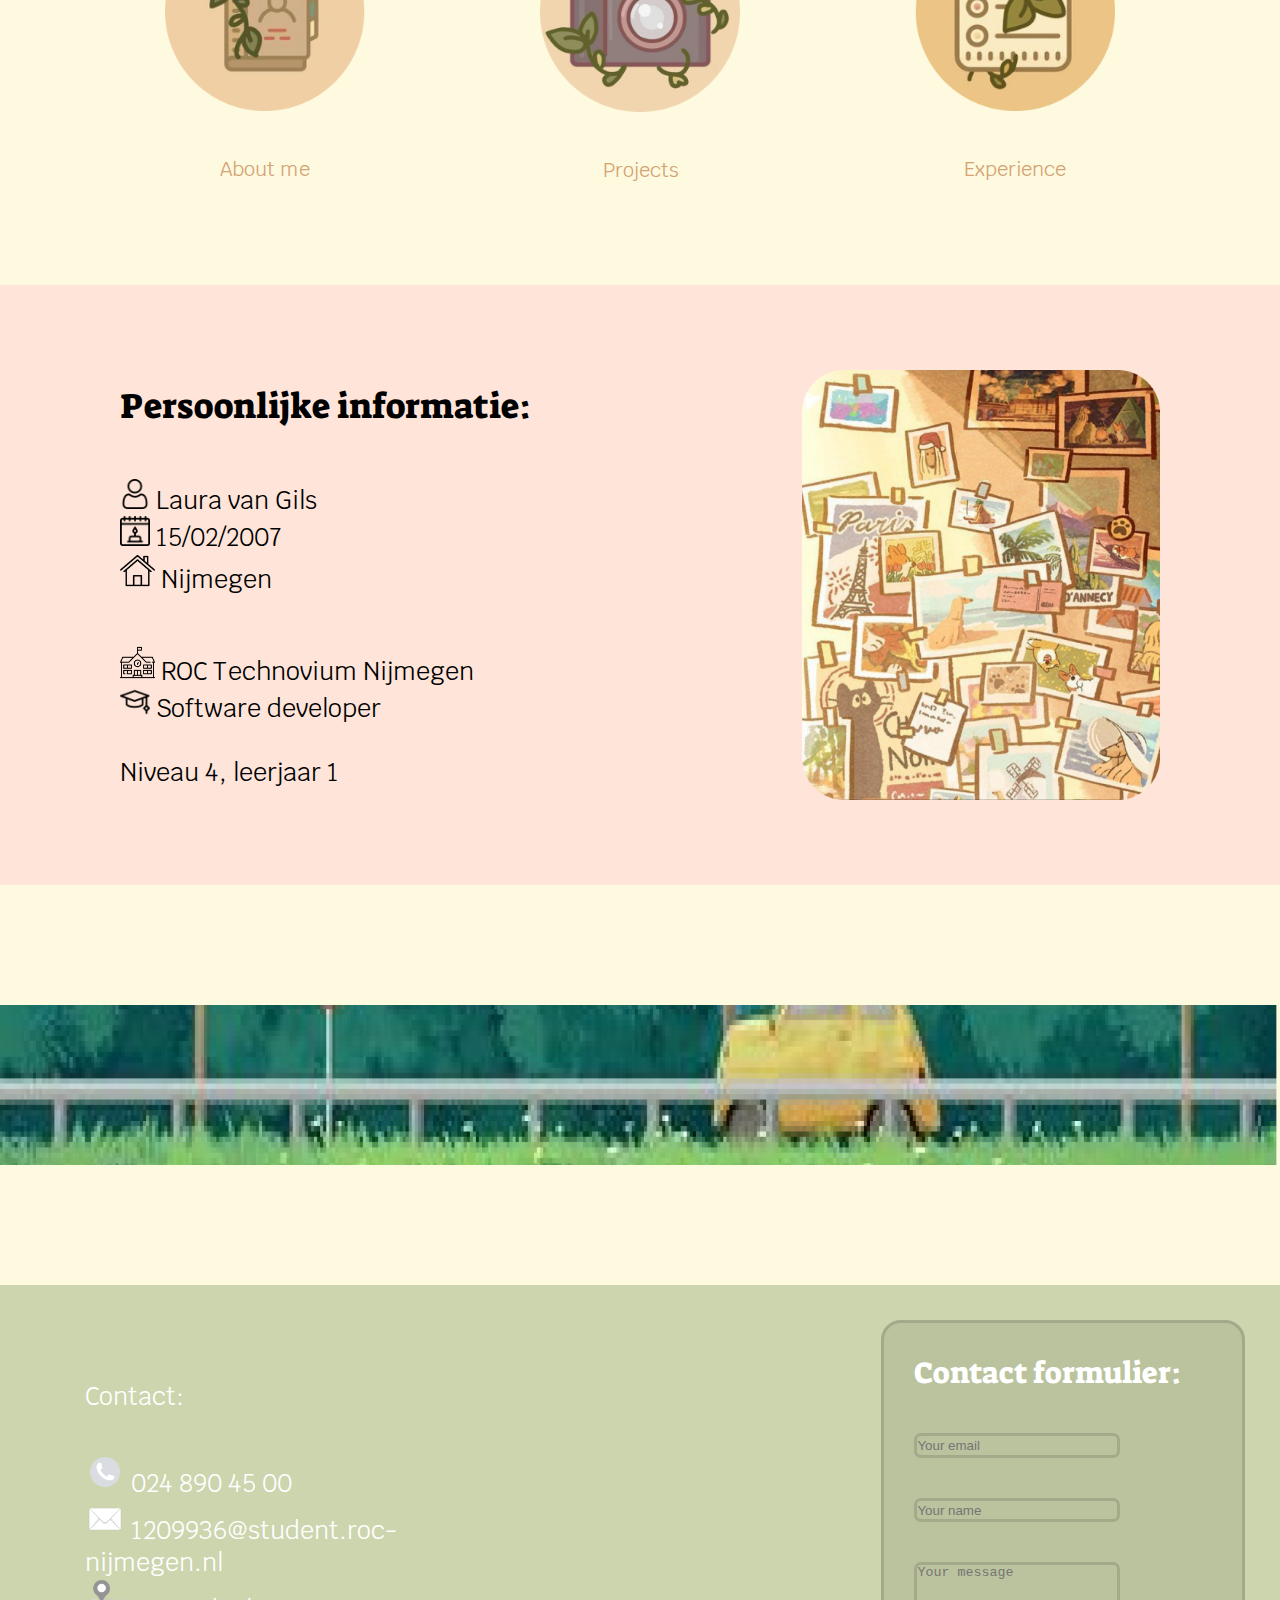
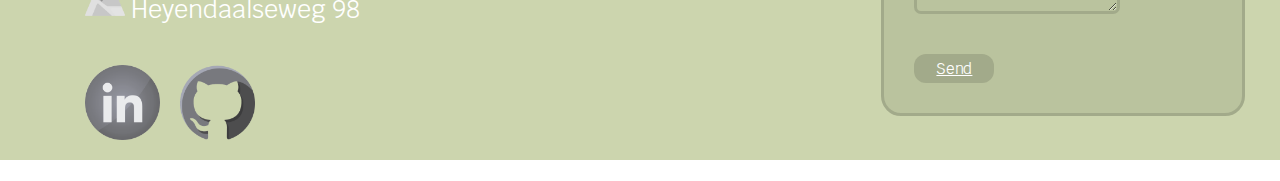
==== commit 830ad8cd: "contact" ====
--- a/index.html
+++ b/index.html
@@ -111,20 +111,32 @@
 
     <!-- Footer-->
     <footer>
-        <div class="footer">
-            <p class="footer-contact">Contact:</p>
-            <p><img src="img/phone-icon.png" height="40px"> 024 890 45 00 <br>
-                <img src="img/email-icon.png" height="40px"> 1209936@student.roc-nijmegen.nl <br>
-                <img src="img/adress-icon.png" height="40px"> Heyendaalseweg 98
-            </p>
+        <div class="footer-all">
+            <div>
+                <p class="footer-contact">Contact:</p>
+                <p><img src="img/phone-icon.png" height="40px"> 024 890 45 00 <br>
+                    <img src="img/email-icon.png" height="40px"> 1209936@student.roc-nijmegen.nl <br>
+                    <img src="img/adress-icon.png" height="40px"> Heyendaalseweg 98
+                </p>
 
-            <!-- Social icons-->
-            <div class="socials"> <a href="https://www.linkedin.com/">
-                    <img class="linkedin-icon" src="img/linkedin-icon.png" width="75px"></a>
-                <a href="https://github.com/">
-                    <img class="github-icon" src="img/github-icon.png" width="75px"></a>
+                <!-- Social icons-->
+                <div class="socials"> <a href="https://www.linkedin.com/">
+                        <img class="linkedin-icon" src="img/linkedin-icon.png" width="75px"></a>
+                    <a href="https://github.com/">
+                        <img class="github-icon" src="img/github-icon.png" width="75px"></a>
+                </div>
+            </div>
+            
+            <!--Contact -->
+            <div class="contact">
+                <h1>Contact formulier:</h1>
+                <input type="text" name="email" id="email" class="email-input" placeholder="Your email">
+                <input type="text" name="name" id="name" class="name-input" placeholder="Your name">
+                <textarea name="message" id="message" class="message-input" placeholder="Your message"></textarea>
+                <div class="contact-send"><p ><a href="">Send</a></p></div>
             </div>
         </div>
+
     </footer>
 </body>
 
--- a/css/style.css
+++ b/css/style.css
@@ -272,7 +272,7 @@
 }
 
 .footer-contact {
-    padding-top: 75px;
+    padding-top: 60px;
 }
 
 /* Social icons*/
@@ -290,6 +290,69 @@
     transform: scale(1.2);
 }
 
+/* Turn footer in a row*/
+.footer-all {
+    display: flex;
+    flex-direction: row;
+    padding: 35px;
+
+    gap: 350px;
+}
+
+/* Contact*/
+.contact {
+    background-color: #bac39e;
+    border-radius: 20px;
+    border-style: solid;
+    border-color: #a2aa8a;
+    padding: 30px;
+
+    height: 330px;
+    width: 300px;
+}
+
+.contact h1 {
+    font-size: 30px;
+}
+
+ 
+.email-input{
+    width: 200px;
+    height: 70px;
+    border-radius: 7px;
+    background: #bac39e;
+    border: solid #a2aa8a;
+}
+ 
+.name-input{
+    width: 200px;
+    height: 70px;
+    border-radius: 7px;
+    background: #bac39e;
+    border: solid #a2aa8a;
+}
+ 
+.message-input{
+    width: 200px;
+    height: 170px;
+    border-radius: 7px;
+    background: #bac39e;
+    border: solid #a2aa8a;
+}
+ 
+.contact-send{
+    display: flex;
+    justify-content: center;
+    align-items: center;
+    width: 70px;
+    height: 20px;
+    background: #a2aa8a;
+    border-radius: 12px;
+    padding: 5px;
+
+    font-size: 15px;
+}
+
 /* Main for all 3 other pages*/
 .main-pages {
     background-color: #FEFAE0;
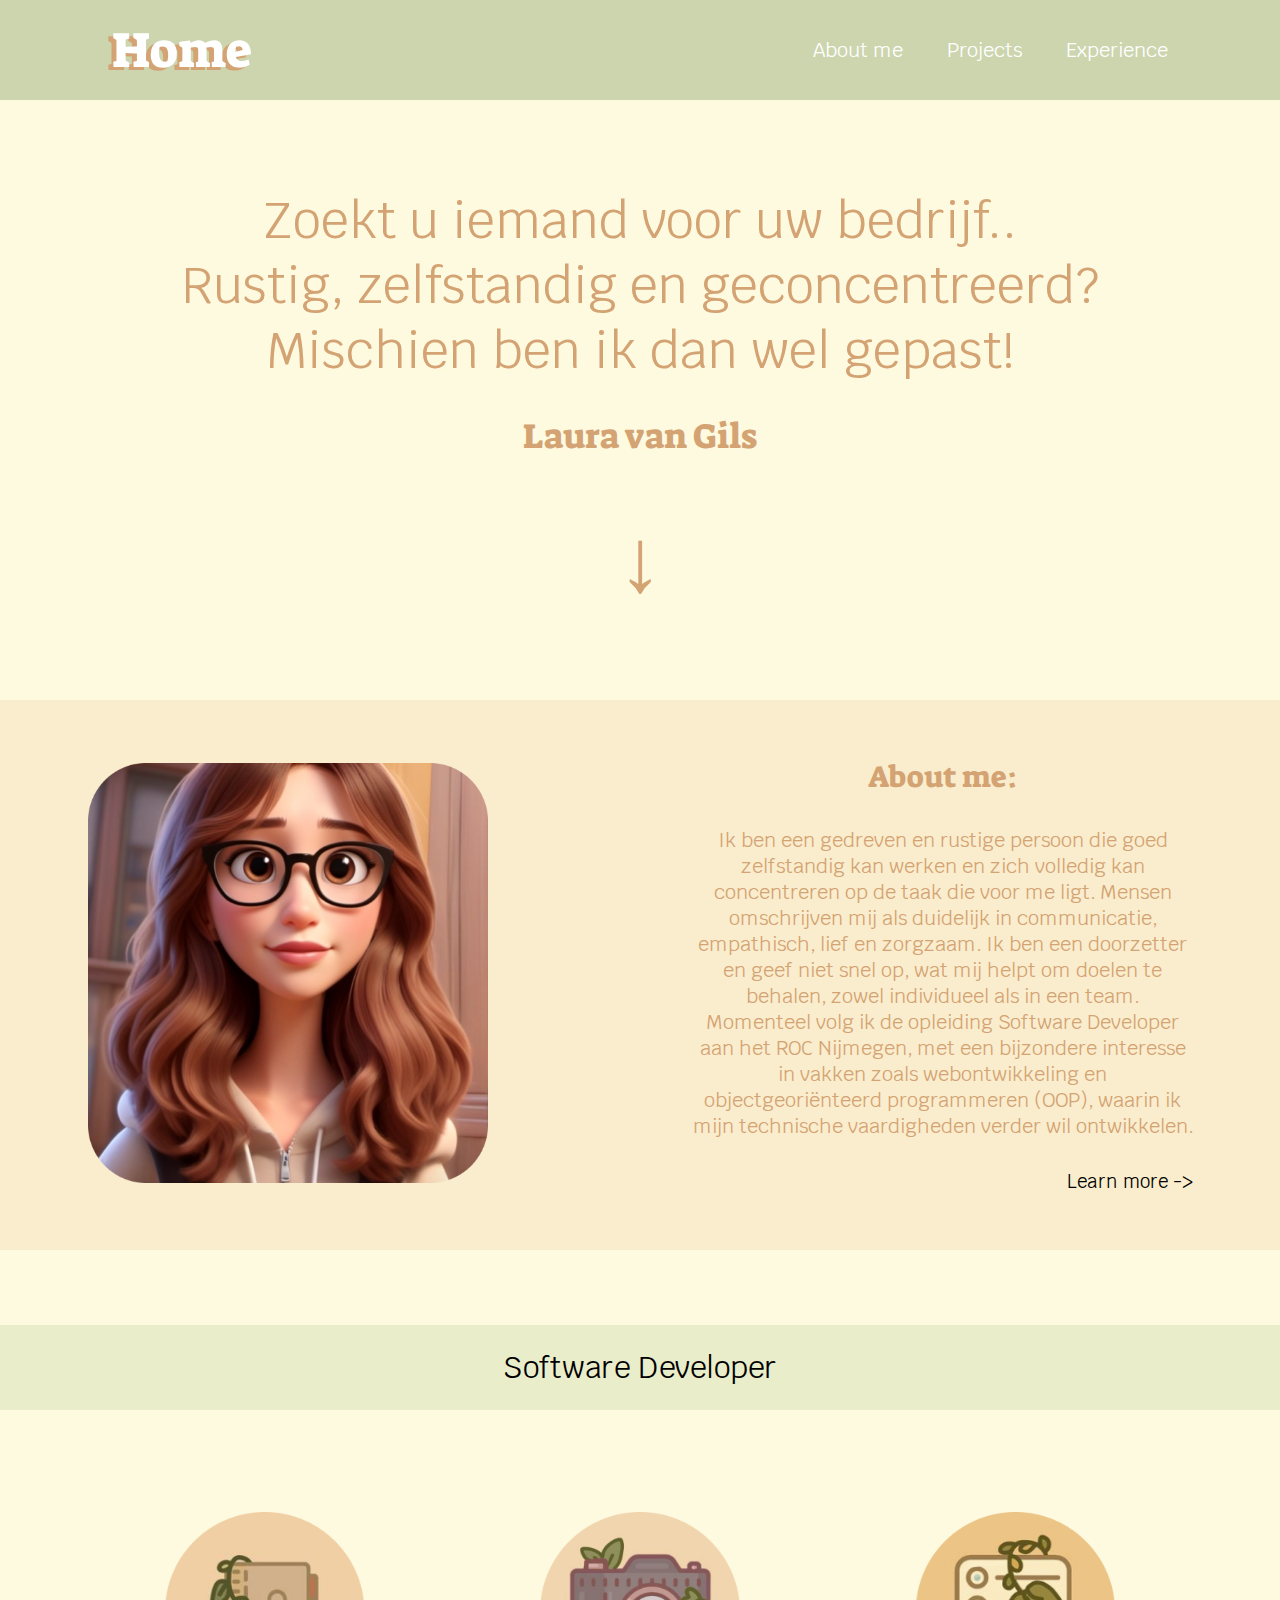
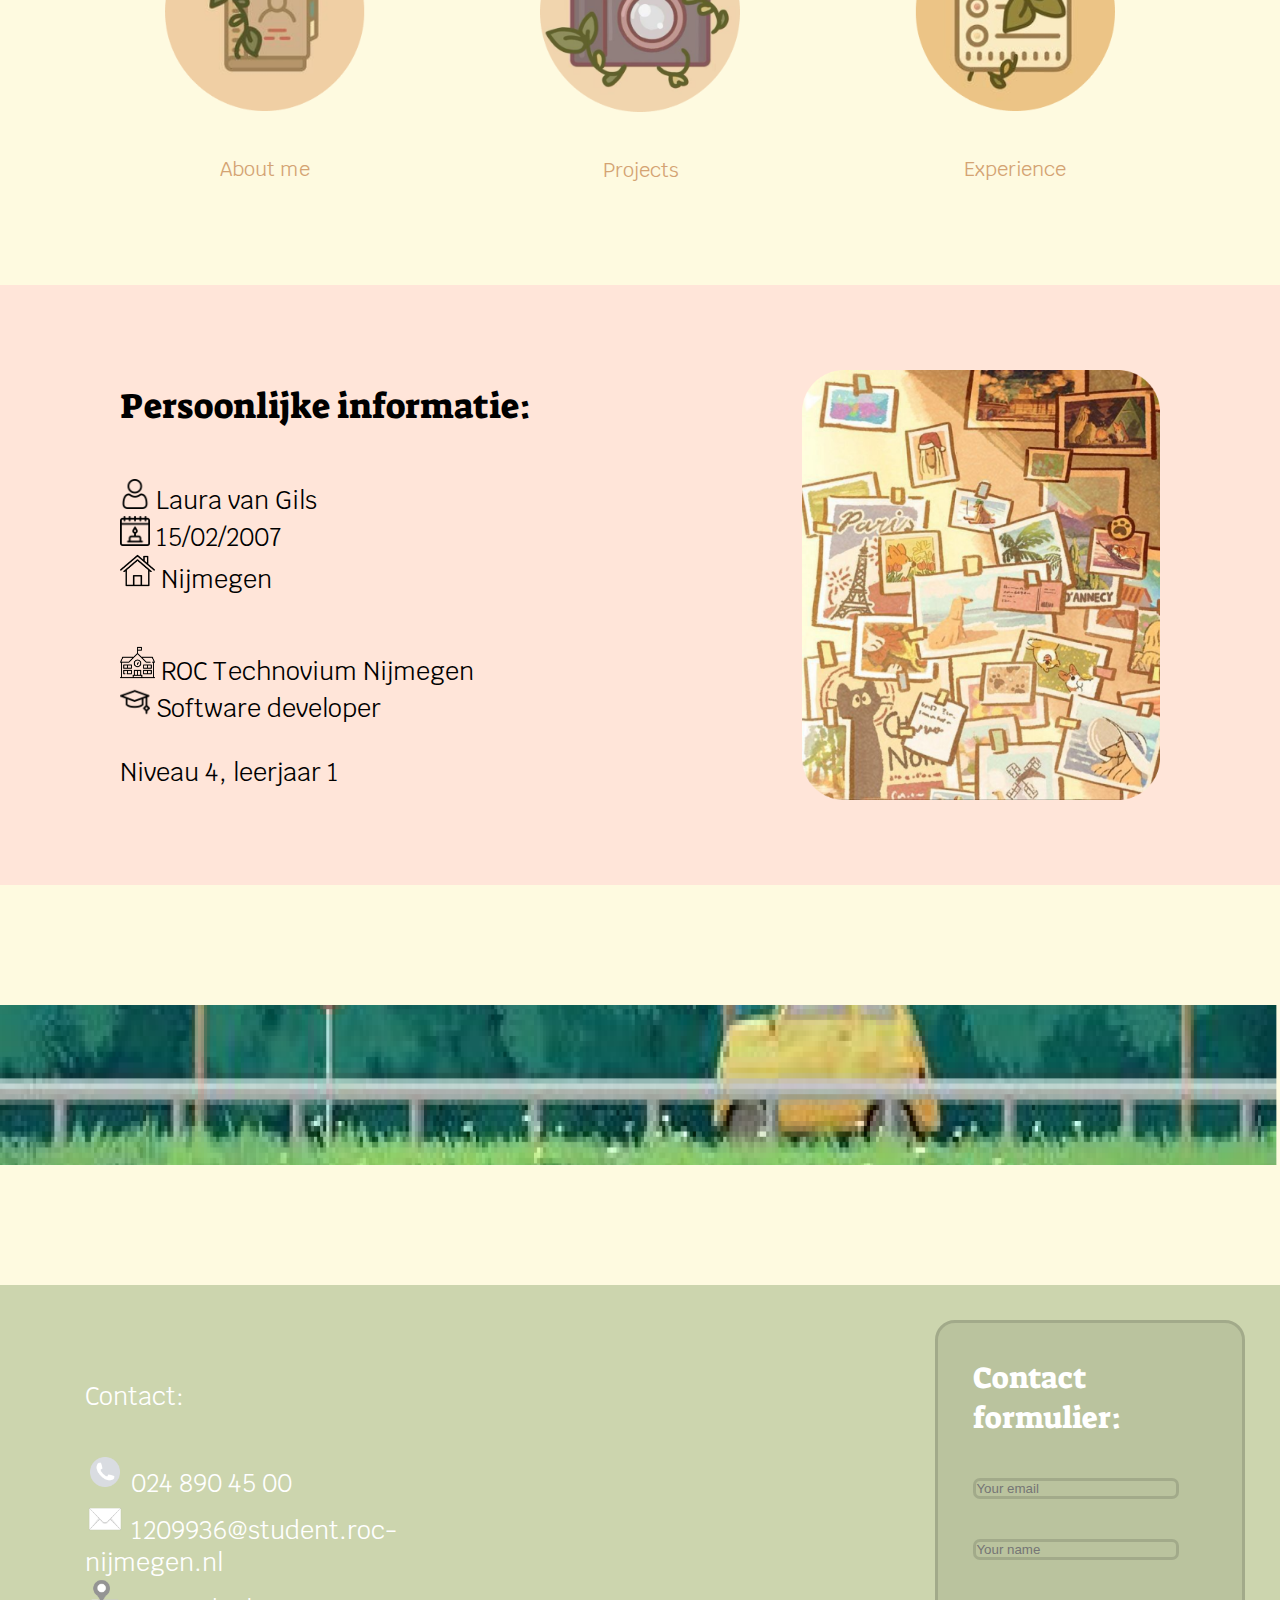
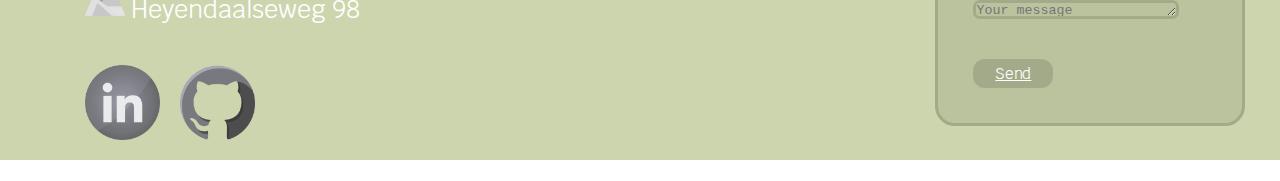
==== commit 8126a597: "latest version" ====
--- a/index.html
+++ b/index.html
@@ -126,14 +126,16 @@
                         <img class="github-icon" src="img/github-icon.png" width="75px"></a>
                 </div>
             </div>
-            
+
             <!--Contact -->
             <div class="contact">
                 <h1>Contact formulier:</h1>
                 <input type="text" name="email" id="email" class="email-input" placeholder="Your email">
                 <input type="text" name="name" id="name" class="name-input" placeholder="Your name">
                 <textarea name="message" id="message" class="message-input" placeholder="Your message"></textarea>
-                <div class="contact-send"><p ><a href="">Send</a></p></div>
+                <div class="contact-send">
+                    <p><a href="">Send</a></p>
+                </div>
             </div>
         </div>
 
--- a/css/style.css
+++ b/css/style.css
@@ -296,7 +296,7 @@
     flex-direction: row;
     padding: 35px;
 
-    gap: 350px;
+    gap: 500px;
 }
 
 /* Contact*/
@@ -305,7 +305,7 @@
     border-radius: 20px;
     border-style: solid;
     border-color: #a2aa8a;
-    padding: 30px;
+    padding: 35px;
 
     height: 330px;
     width: 300px;
@@ -315,32 +315,32 @@
     font-size: 30px;
 }
 
- 
-.email-input{
+
+.email-input {
     width: 200px;
     height: 70px;
     border-radius: 7px;
     background: #bac39e;
     border: solid #a2aa8a;
 }
- 
-.name-input{
+
+.name-input {
     width: 200px;
     height: 70px;
     border-radius: 7px;
     background: #bac39e;
     border: solid #a2aa8a;
 }
- 
-.message-input{
+
+.message-input {
     width: 200px;
     height: 170px;
     border-radius: 7px;
     background: #bac39e;
     border: solid #a2aa8a;
 }
- 
-.contact-send{
+
+.contact-send {
     display: flex;
     justify-content: center;
     align-items: center;
@@ -356,64 +356,134 @@
 /* Main for all 3 other pages*/
 .main-pages {
     background-color: #FEFAE0;
-    height: 625px;
+    height: 627px;
 }
 
 /* About me page*/
-/* About text block*/
-.about-me-text-block {
+/* About me text block*/
+.about-me-block {
+    display: flex;
+    justify-self: center;
+
+    height: fit-content;
+    width: fit-content;
+}
+
+.about-me-textt {
     display: flex;
     flex-direction: column;
     gap: 18px;
+    text-align: left;
 
     padding: 40px;
 
     background-color: #FFE5D9;
-    width: 700px;
-    height: 350px;
+    width: 360px;
+    height: 200px;
 }
 
 /* About me text*/
-.about-me-text-block p,
-.about-me-text-block h1 {
+.about-me-textt p,
+.about-me-textt  h1 {
     color: black;
-    font-size: 12px;
+    font-size: 13px;
     width: 505px;
 }
 
-.about-me-text-block h1 {
+.about-me-textt h1 {
     font-size: 20px;
+    width: fit-content;
+}
+
+/* Images*/
+.img12 {
+    padding: 30px;
+    gap:30px;
+    display: flex;
+    flex-direction: column;
+    justify-content: flex-start;
+
+    height: fit-content;
+    width: fit-content;
+}
+
+.img34 {
+    padding: 30px;
+    gap: 30px;
+    display: flex;
+    flex-direction: column;
+    justify-content: flex-end;
+
+    height: fit-content;
+    width: fit-content;
 }
 
 /* Projects page*/
 /* Projects text block*/
 .projects-text-block {
     display: flex;
+    justify-content: flex-end;
+    padding-right: 200px;
+}
+
+.projects-text {
+    display: flex;
     flex-direction: column;
     gap: 18px;
 
     padding: 40px;
 
     background-color: #FAEDCD;
-    width: 360px;
-    height: 400px;
+    width: 200px;
+    height: 275px;
 }
 
 /* projects text*/
-.projects-text-block p,
-.projects-text-block h1 {
+.projects-text p,
+.projects-text h1 {
     color: black;
-    font-size: 12px;
-    width: 360px;
-}
-
-.projects-text-block h1 {
+    font-size: 14px;
+    width: fit-content;
+}
+
+.projects-text h1 {
     font-size: 20px;
+}
+
+.projects-text a {
+    color: #16047c;
+    text-decoration: none;
+}
+
+.projects-text a:hover {
+    text-decoration: underline;
+}
+
+/* Images position*/
+.img-java {
+    position: relative;
+    width: fit-content;
+    height: fit-content;
+}
+
+.img-web {
+    position: relative;
+    top: -65px;
+    left: -100px;
+
+    width: fit-content;
+    height: fit-content;
 }
 
 /*Experience page*/
 /* Experience text block*/
-.experience-text-block {
+.experience-block {
+    display: flex;
+    padding-top: 50px;
+    padding-left: 50px;
+}
+
+.experience-text {
     display: flex;
     flex-direction: row;
     gap: 35px;
@@ -422,18 +492,28 @@
 
     background-color: #E9EDC9;
     width: 860px;
-    height: 230px;
+    height: 180px;
 }
 
 /* experience text*/
-.experience-text-block p,
-.experience-text-block h1 {
+.experience-text p,
+.experience-text h1 {
     color: black;
-    font-size: 12px;
+    font-size: 13px;
     width: 250px;
 }
 
-.experience-text-block h1 {
+.experience-text h1 {
     font-size: 20px;
     padding-bottom: 18px;
+}
+
+/* Image */
+.experience-img {
+    width: fit-content;
+    height: fit-content;
+
+    position: relative;
+    top: -37px;
+    left: 765px;
 }